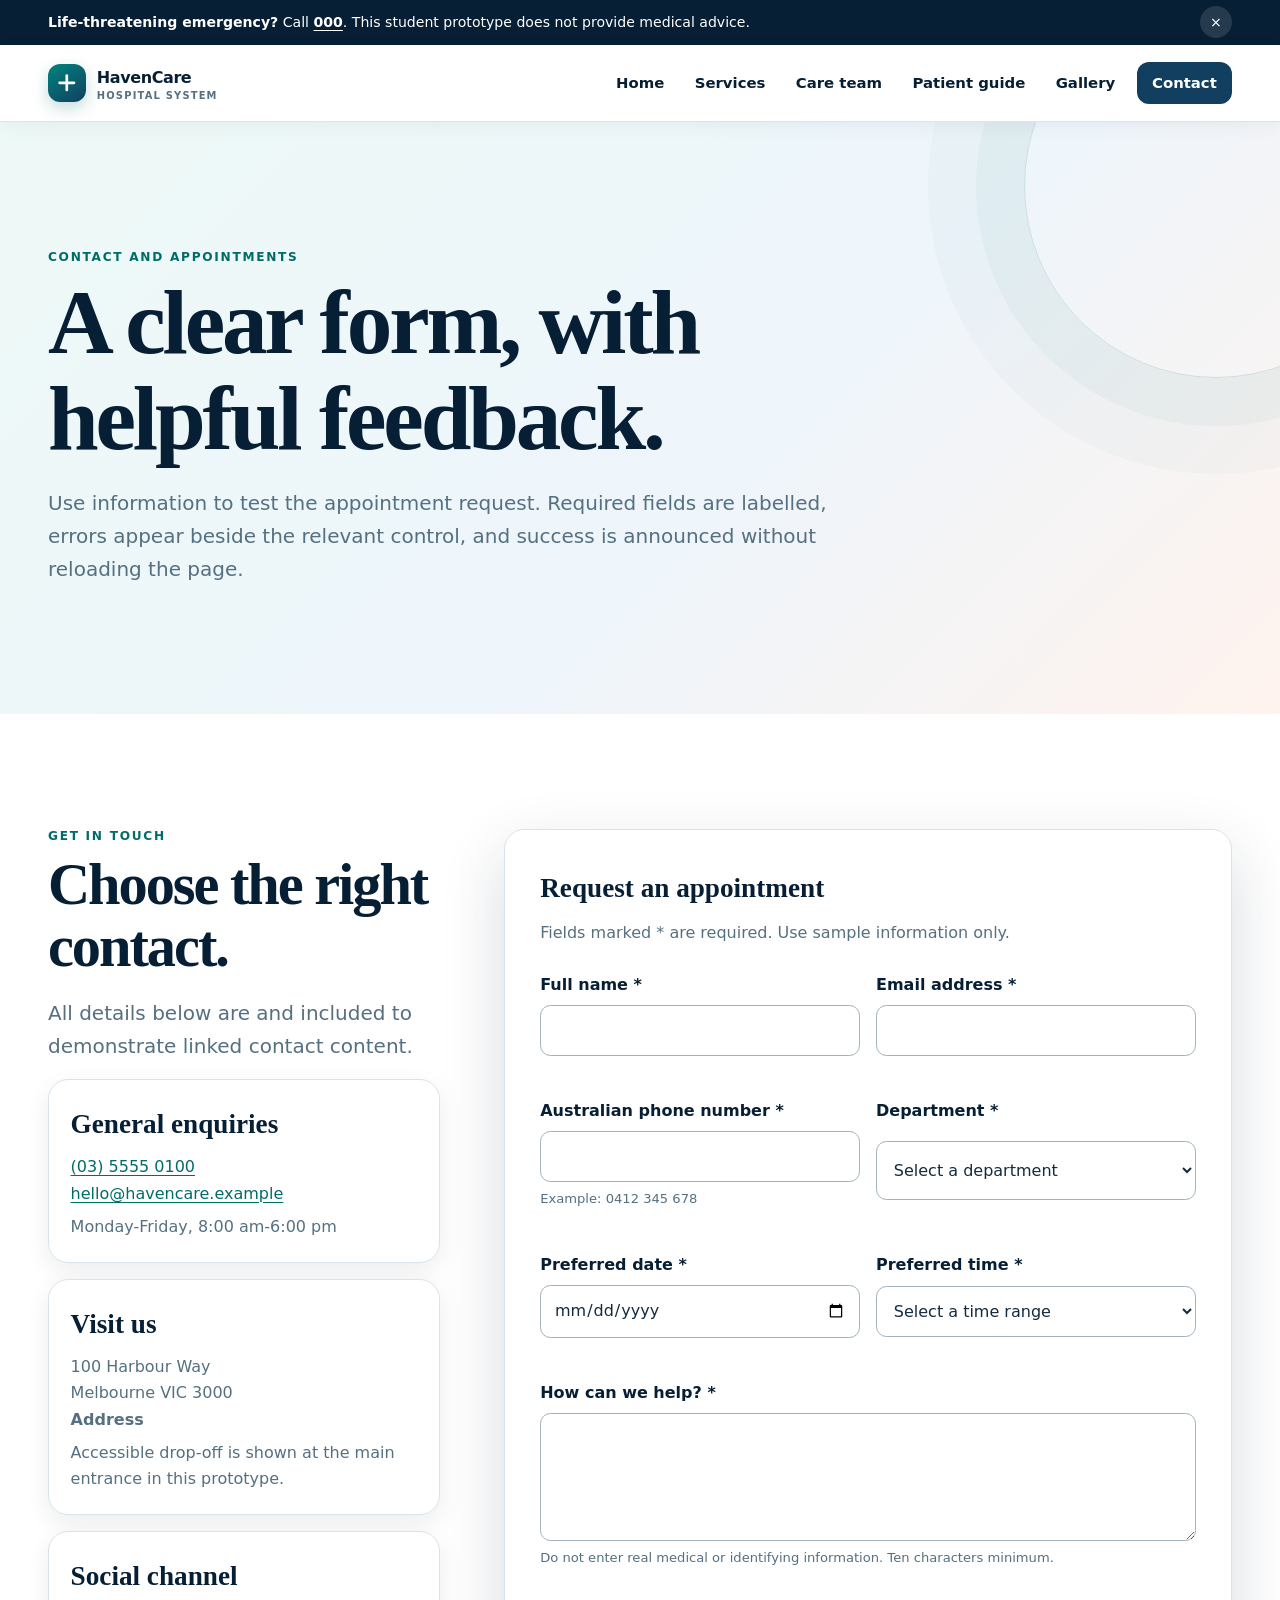
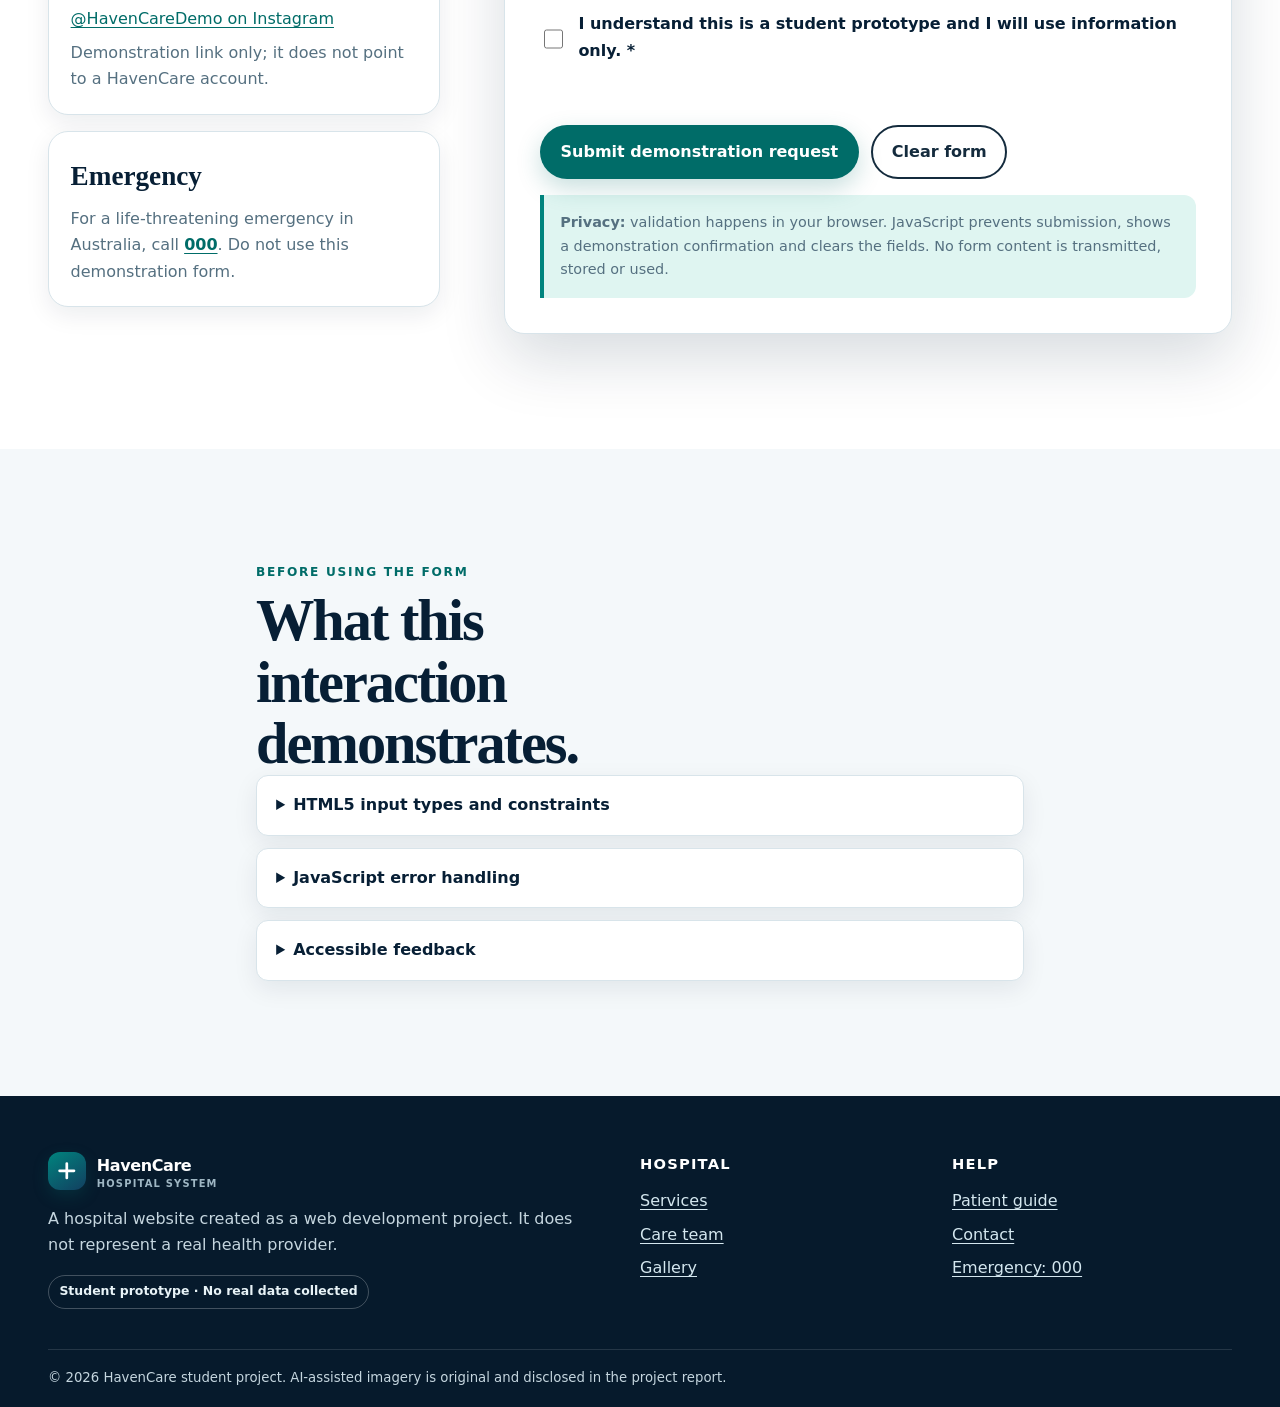
==== website/contact.html @ 114dc874 "Initial commit" ====
<!doctype html>
<html lang="en-AU">
<head>
  <meta charset="utf-8">
  <meta name="viewport" content="width=device-width, initial-scale=1">
  <meta name="description" content="Contact the HavenCare hospital and test an accessible, client-side appointment request form.">
  <title>Contact and Appointments | HavenCare</title>
  <link rel="stylesheet" href="assets/css/styles.css">
  <script src="assets/js/app.js" defer></script>
</head>
<body>
  <a class="skip-link" href="#main-content">Skip to main content</a>
  <aside class="announcement" data-announcement aria-label="Emergency information"><div class="container announcement__inner"><p><strong>Life-threatening emergency?</strong> Call <a href="tel:000">000</a>. This student prototype does not provide medical advice.</p><button class="announcement__close" type="button" data-announcement-close aria-label="Dismiss emergency information">×</button></div></aside>
  <header class="site-header"><div class="container header__inner"><a class="brand" href="index.html" aria-label="HavenCare home"><span class="brand__mark" aria-hidden="true"><svg viewBox="0 0 24 24" fill="none"><path d="M12 4v16M4 12h16" stroke="currentColor" stroke-width="3" stroke-linecap="round"/></svg></span><span class="brand__text">HavenCare <span>Hospital system</span></span></a><button class="nav-toggle" type="button" data-nav-toggle aria-expanded="false" aria-controls="primary-navigation" aria-label="Open navigation"><svg viewBox="0 0 24 24" fill="none" aria-hidden="true"><path d="M4 7h16M4 12h16M4 17h16" stroke="currentColor" stroke-width="2" stroke-linecap="round"/></svg></button><nav class="site-nav" data-site-nav id="primary-navigation" aria-label="Primary navigation"><ul><li><a href="index.html">Home</a></li><li><a href="services.html">Services</a></li><li><a href="doctors.html">Care team</a></li><li><a href="resources.html">Patient guide</a></li><li><a href="gallery.html">Gallery</a></li><li><a class="nav-cta" href="contact.html" aria-current="page">Contact</a></li></ul></nav></div></header>

  <main id="main-content">
    <header class="page-hero"><div class="container"><p class="eyebrow">Contact and appointments</p><h1 class="page-title">A clear form, with helpful feedback.</h1><p class="lede">Use information to test the appointment request. Required fields are labelled, errors appear beside the relevant control, and success is announced without reloading the page.</p></div></header>

    <section class="section section--white" aria-labelledby="contact-title">
      <div class="container contact-layout">
        <div class="contact-stack">
          <div><p class="eyebrow">Get in touch</p><h2 class="section-title" id="contact-title">Choose the right contact.</h2><p class="lede">All details below are and included to demonstrate linked contact content.</p></div>
          <article class="contact-card"><h2>General enquiries</h2><p><a href="tel:+61355550100">(03) 5555 0100</a><br><a href="mailto:hello@havencare.example">hello@havencare.example</a></p><p>Monday-Friday, 8:00 am-6:00 pm</p></article>
          <article class="contact-card"><h2>Visit us</h2><p>100 Harbour Way<br>Melbourne VIC 3000<br><strong>Address</strong></p><p>Accessible drop-off is shown at the main entrance in this prototype.</p></article>
          <article class="contact-card" id="social"><h2>Social channel</h2><p><a href="https://www.instagram.com/" target="_blank" rel="noopener noreferrer">@HavenCareDemo on Instagram <span class="sr-only">(opens in a new tab)</span></a></p><p>Demonstration link only; it does not point to a HavenCare account.</p></article>
          <article class="contact-card"><h2>Emergency</h2><p>For a life-threatening emergency in Australia, call <a href="tel:000"><strong>000</strong></a>. Do not use this demonstration form.</p></article>
        </div>

        <form class="form-card" action="contact.html" method="post" data-appointment-form novalidate aria-labelledby="form-title">
          <h2 id="form-title">Request an appointment</h2>
          <p class="form-intro">Fields marked <span aria-hidden="true">*</span><span class="sr-only">required</span> are required. Use sample information only.</p>
          <div class="form-status" data-form-status role="status" aria-live="polite" tabindex="-1"></div>

          <div class="form-grid form-grid--two">
            <div class="field">
              <label for="full-name">Full name <span aria-hidden="true">*</span></label>
              <input id="full-name" name="full-name" type="text" autocomplete="name" required minlength="2" aria-describedby="full-name-error" aria-invalid="false">
              <p class="field-error" id="full-name-error"></p>
            </div>

            <div class="field">
              <label for="email">Email address <span aria-hidden="true">*</span></label>
              <input id="email" name="email" type="email" autocomplete="email" required aria-describedby="email-error" aria-invalid="false">
              <p class="field-error" id="email-error"></p>
            </div>

            <div class="field">
              <label for="phone">Australian phone number <span aria-hidden="true">*</span></label>
              <input id="phone" name="phone" type="tel" autocomplete="tel" inputmode="tel" required pattern="(?:\+?61|0)[2-478](?:[ -]?[0-9]){8}" aria-describedby="phone-help phone-error" aria-invalid="false">
              <p class="field-help" id="phone-help">Example: 0412 345 678</p>
              <p class="field-error" id="phone-error"></p>
            </div>

            <div class="field">
              <label for="department">Department <span aria-hidden="true">*</span></label>
              <select id="department" name="department" required aria-describedby="department-error" aria-invalid="false"><option value="" selected disabled>Select a department</option><option>Cardiology</option><option>Neurology</option><option>General medicine</option><option>Orthopaedics</option><option>Diagnostic imaging</option><option>General enquiry</option></select>
              <p class="field-error" id="department-error"></p>
            </div>

            <div class="field">
              <label for="preferred-date">Preferred date <span aria-hidden="true">*</span></label>
              <input id="preferred-date" name="preferred-date" type="date" required aria-describedby="preferred-date-error" aria-invalid="false">
              <p class="field-error" id="preferred-date-error"></p>
            </div>

            <div class="field">
              <label for="preferred-time">Preferred time <span aria-hidden="true">*</span></label>
              <select id="preferred-time" name="preferred-time" required aria-describedby="preferred-time-error" aria-invalid="false"><option value="" selected disabled>Select a time range</option><option>Morning, 8:00 am-12:00 pm</option><option>Afternoon, 12:00 pm-4:00 pm</option><option>Late afternoon, 4:00 pm-6:00 pm</option></select>
              <p class="field-error" id="preferred-time-error"></p>
            </div>

            <div class="field field--full">
              <label for="message">How can we help? <span aria-hidden="true">*</span></label>
              <textarea id="message" name="message" required minlength="10" aria-describedby="message-help message-error" aria-invalid="false"></textarea>
              <p class="field-help" id="message-help">Do not enter real medical or identifying information. Ten characters minimum.</p>
              <p class="field-error" id="message-error"></p>
            </div>

            <div class="field field--full">
              <div class="checkbox-field"><input id="privacy-consent" name="privacy-consent" type="checkbox" required aria-describedby="privacy-consent-error" aria-invalid="false"><label for="privacy-consent">I understand this is a student prototype and I will use information only. <span aria-hidden="true">*</span></label></div>
              <p class="field-error" id="privacy-consent-error"></p>
            </div>
          </div>

          <div class="actions"><button class="button" type="submit">Submit demonstration request</button><button class="button button--outline" type="reset">Clear form</button></div>
          <p class="privacy-note"><strong>Privacy:</strong> validation happens in your browser. JavaScript prevents submission, shows a demonstration confirmation and clears the fields. No form content is transmitted, stored or used.</p>
        </form>
      </div>
    </section>

    <section class="section" aria-labelledby="before-title"><div class="narrow"><p class="eyebrow">Before using the form</p><h2 class="section-title" id="before-title">What this interaction demonstrates.</h2><div class="details-list"><details><summary>HTML5 input types and constraints</summary><div><p>Email, telephone, date, select, textarea and checkbox controls use required, pattern and minimum-length rules.</p></div></details><details><summary>JavaScript error handling</summary><div><p>Submit, blur, input and change events update field-level messages, invalid states and an overall error summary.</p></div></details><details><summary>Accessible feedback</summary><div><p>The status region uses a live announcement, invalid fields expose aria-invalid, and focus moves to the first error or the success confirmation.</p></div></details></div></div></section>
  </main>

  <footer class="site-footer"><div class="container footer__grid"><div class="footer__brand"><a class="brand" href="index.html"><span class="brand__mark" aria-hidden="true"><svg viewBox="0 0 24 24" fill="none"><path d="M12 4v16M4 12h16" stroke="currentColor" stroke-width="3" stroke-linecap="round"/></svg></span><span class="brand__text">HavenCare <span>Hospital system</span></span></a><p>A hospital website created as a web development project. It does not represent a real health provider.</p><span class="prototype-badge">Student prototype · No real data collected</span></div><nav class="footer__links" aria-label="Hospital information"><h2>Hospital</h2><ul><li><a href="services.html">Services</a></li><li><a href="doctors.html">Care team</a></li><li><a href="gallery.html">Gallery</a></li></ul></nav><nav class="footer__links" aria-label="Help and contact"><h2>Help</h2><ul><li><a href="resources.html">Patient guide</a></li><li><a href="contact.html">Contact</a></li><li><a href="tel:000">Emergency: 000</a></li></ul></nav></div><div class="container footer__bottom"><p>© <span data-year>2026</span> HavenCare student project. AI-assisted imagery is original and disclosed in the project report.</p></div></footer>
</body>
</html>
---- website/assets/css/styles.css ----
:root {
  --navy-950: #071f35;
  --navy-900: #0b2d49;
  --navy-800: #123f60;
  --teal-700: #006c68;
  --teal-600: #00847e;
  --teal-100: #dff5f1;
  --sky-100: #e9f4fb;
  --coral-500: #f36f56;
  --coral-100: #fff0eb;
  --ink: #142b3d;
  --muted: #557080;
  --line: #d8e4ea;
  --surface: #ffffff;
  --canvas: #f4f8fa;
  --success: #16744a;
  --error: #a4262c;
  --shadow-sm: 0 8px 24px rgba(7, 31, 53, 0.08);
  --shadow-lg: 0 24px 64px rgba(7, 31, 53, 0.16);
  --radius-sm: 0.75rem;
  --radius-md: 1.25rem;
  --radius-lg: 2rem;
  --container: 74rem;
}

*,
*::before,
*::after {
  box-sizing: border-box;
}

html {
  scroll-behavior: smooth;
}

body {
  margin: 0;
  color: var(--ink);
  background: var(--canvas);
  font-family: Inter, ui-sans-serif, system-ui, -apple-system, BlinkMacSystemFont, "Segoe UI", sans-serif;
  font-size: 1rem;
  line-height: 1.65;
  text-rendering: optimizeLegibility;
}

body.nav-open {
  overflow: hidden;
}

img,
svg {
  display: block;
  max-width: 100%;
}

button,
input,
select,
textarea {
  font: inherit;
}

button,
a {
  -webkit-tap-highlight-color: transparent;
}

a {
  color: var(--teal-700);
  text-underline-offset: 0.2em;
}

a:hover {
  color: var(--navy-800);
}

:focus-visible {
  outline: 3px solid #ffbf47;
  outline-offset: 3px;
}

.skip-link {
  position: fixed;
  z-index: 999;
  top: 0.75rem;
  left: 0.75rem;
  padding: 0.7rem 1rem;
  border-radius: 0.5rem;
  color: #fff;
  background: var(--navy-950);
  transform: translateY(-160%);
  transition: transform 180ms ease;
}

.skip-link:focus {
  transform: translateY(0);
}

.container {
  width: min(calc(100% - 2rem), var(--container));
  margin-inline: auto;
}

.narrow {
  width: min(calc(100% - 2rem), 48rem);
  margin-inline: auto;
}

.eyebrow {
  margin: 0 0 0.65rem;
  color: var(--teal-700);
  font-size: 0.76rem;
  font-weight: 800;
  letter-spacing: 0.14em;
  line-height: 1.2;
  text-transform: uppercase;
}

.section-title,
.page-title,
.hero-title {
  margin: 0;
  color: var(--navy-950);
  font-family: ui-serif, Georgia, Cambria, "Times New Roman", serif;
  line-height: 1.06;
  letter-spacing: -0.035em;
}

.section-title {
  max-width: 16ch;
  font-size: clamp(2rem, 6vw, 3.65rem);
}

.page-title {
  max-width: 18ch;
  font-size: clamp(2.65rem, 9vw, 5.7rem);
}

.lede {
  max-width: 66ch;
  margin: 1.2rem 0 0;
  color: var(--muted);
  font-size: clamp(1.05rem, 2vw, 1.25rem);
}

.lede--inverse {
  color: #bed3de;
}

.section {
  padding-block: clamp(4.25rem, 9vw, 7.5rem);
}

.section--white {
  background: var(--surface);
}

.section--navy {
  color: #dfeef5;
  background: var(--navy-950);
}

.section--navy .section-title,
.section--navy .eyebrow {
  color: #fff;
}

.section-head {
  display: grid;
  gap: 1.2rem;
  align-items: end;
  margin-bottom: clamp(2rem, 6vw, 3.5rem);
}

.section-head .lede {
  margin: 0;
}

.announcement {
  color: #fff;
  background: var(--navy-950);
  font-size: 0.88rem;
}

.announcement__inner {
  display: flex;
  gap: 1rem;
  align-items: center;
  justify-content: space-between;
  min-height: 2.8rem;
  padding-block: 0.4rem;
}

.announcement p {
  margin: 0;
}

.announcement a {
  color: #fff;
  font-weight: 800;
}

.announcement__close {
  flex: 0 0 auto;
  width: 2rem;
  height: 2rem;
  border: 0;
  border-radius: 50%;
  color: #fff;
  background: rgba(255, 255, 255, 0.12);
  cursor: pointer;
}

.site-header {
  position: sticky;
  z-index: 50;
  top: 0;
  border-bottom: 1px solid rgba(216, 228, 234, 0.9);
  background: rgba(255, 255, 255, 0.96);
  box-shadow: 0 4px 18px rgba(7, 31, 53, 0.05);
  backdrop-filter: blur(16px);
}

.header__inner {
  display: flex;
  min-height: 4.75rem;
  gap: 1rem;
  align-items: center;
  justify-content: space-between;
}

.brand {
  display: inline-flex;
  flex: 0 0 auto;
  gap: 0.65rem;
  align-items: center;
  color: var(--navy-950);
  font-weight: 850;
  letter-spacing: -0.025em;
  text-decoration: none;
}

.brand:hover {
  color: var(--navy-950);
}

.brand__mark {
  display: grid;
  width: 2.4rem;
  height: 2.4rem;
  border-radius: 0.75rem;
  color: #fff;
  background: linear-gradient(145deg, var(--teal-600), var(--navy-800));
  box-shadow: 0 6px 16px rgba(0, 108, 104, 0.24);
  place-items: center;
}

.brand__mark svg {
  width: 1.35rem;
}

.brand__text span {
  display: block;
  color: var(--muted);
  font-size: 0.62rem;
  font-weight: 750;
  letter-spacing: 0.12em;
  line-height: 1;
  text-transform: uppercase;
}

.nav-toggle {
  display: inline-flex;
  width: 2.8rem;
  height: 2.8rem;
  border: 1px solid var(--line);
  border-radius: 0.75rem;
  align-items: center;
  justify-content: center;
  color: var(--navy-950);
  background: #fff;
  cursor: pointer;
}

.nav-toggle svg {
  width: 1.4rem;
}

.site-nav {
  position: fixed;
  inset: 4.75rem 0 0;
  display: none;
  padding: 1.5rem 1rem 2rem;
  background: #fff;
}

.site-nav.is-open {
  display: block;
}

.site-nav ul {
  display: grid;
  max-width: var(--container);
  margin: 0 auto;
  padding: 0;
  gap: 0.4rem;
  list-style: none;
}

.site-nav a {
  display: block;
  padding: 0.9rem 1rem;
  border-radius: 0.75rem;
  color: var(--navy-950);
  font-weight: 700;
  text-decoration: none;
}

.site-nav a:hover,
.site-nav a[aria-current="page"] {
  color: var(--teal-700);
  background: var(--teal-100);
}

.site-nav .nav-cta {
  color: #fff;
  background: var(--teal-700);
}

.site-nav .nav-cta:hover,
.site-nav .nav-cta[aria-current="page"] {
  color: #fff;
  background: var(--navy-800);
}

.hero {
  position: relative;
  isolation: isolate;
  min-height: 43rem;
  display: grid;
  color: #fff;
  background: var(--navy-950);
  place-items: center;
  overflow: hidden;
}

.hero::before {
  position: absolute;
  z-index: -2;
  inset: 0;
  content: "";
  background: url("../images/hospital-hero.webp") center / cover no-repeat;
  transform: scale(1.015);
}

.hero::after {
  position: absolute;
  z-index: -1;
  inset: 0;
  content: "";
  background: linear-gradient(90deg, rgba(4, 24, 41, 0.96) 0%, rgba(4, 24, 41, 0.84) 42%, rgba(4, 24, 41, 0.22) 76%, rgba(4, 24, 41, 0.12) 100%);
}

.hero__inner {
  width: 100%;
  padding-block: clamp(5.5rem, 12vw, 9rem);
}

.hero__content {
  max-width: 42rem;
}

.hero .eyebrow {
  color: #9ae1d6;
}

.hero-title {
  max-width: 13ch;
  color: #fff;
  font-size: clamp(3.2rem, 11vw, 6.7rem);
  text-shadow: 0 8px 32px rgba(0, 0, 0, 0.28);
}

.hero__copy {
  max-width: 37rem;
  margin: 1.4rem 0 0;
  color: #e2eef4;
  font-size: clamp(1.08rem, 2.5vw, 1.28rem);
}

.actions {
  display: flex;
  flex-wrap: wrap;
  gap: 0.8rem;
  margin-top: 2rem;
}

.button {
  display: inline-flex;
  min-height: 3rem;
  padding: 0.72rem 1.15rem;
  border: 2px solid transparent;
  border-radius: 999px;
  align-items: center;
  justify-content: center;
  gap: 0.55rem;
  color: #fff;
  background: var(--teal-700);
  box-shadow: 0 9px 24px rgba(0, 108, 104, 0.22);
  font-weight: 800;
  text-decoration: none;
  cursor: pointer;
  transition: transform 180ms ease, box-shadow 180ms ease, background-color 180ms ease;
}

.button:hover {
  color: #fff;
  background: var(--navy-800);
  box-shadow: 0 12px 30px rgba(7, 31, 53, 0.2);
  transform: translateY(-2px);
}

.button--light {
  color: var(--navy-950);
  background: #fff;
}

.button--light:hover {
  color: var(--navy-950);
  background: var(--teal-100);
}

.button--outline {
  color: inherit;
  border-color: currentColor;
  background: transparent;
  box-shadow: none;
}

.button--outline:hover {
  color: var(--navy-950);
  background: #fff;
}

.button--coral {
  background: var(--coral-500);
}

.button svg {
  width: 1.05rem;
}

.hero__note {
  display: flex;
  max-width: 33rem;
  margin-top: 2.25rem;
  padding-top: 1.2rem;
  border-top: 1px solid rgba(255, 255, 255, 0.26);
  gap: 0.75rem;
  align-items: center;
  color: #dcebf1;
  font-size: 0.88rem;
}

.hero__note svg {
  flex: 0 0 auto;
  width: 1.3rem;
  color: #9ae1d6;
}

.page-hero {
  position: relative;
  padding-block: clamp(4.5rem, 10vw, 8rem);
  overflow: hidden;
  background: linear-gradient(135deg, #edf9f7 0%, #eef5fb 58%, #fff3ee 100%);
}

.page-hero::after {
  position: absolute;
  top: -8rem;
  right: -8rem;
  width: 24rem;
  height: 24rem;
  border: 1px solid rgba(0, 108, 104, 0.16);
  border-radius: 50%;
  box-shadow: 0 0 0 3rem rgba(0, 108, 104, 0.04), 0 0 0 6rem rgba(0, 108, 104, 0.025);
  content: "";
}

.page-hero .container {
  position: relative;
  z-index: 1;
}

.quick-grid,
.card-grid,
.team-grid,
.resource-grid,
.gallery-grid,
.stats-grid {
  display: grid;
  gap: 1rem;
}

.quick-card,
.card,
.team-card,
.resource-card,
.contact-card {
  border: 1px solid var(--line);
  border-radius: var(--radius-md);
  background: var(--surface);
  box-shadow: var(--shadow-sm);
}

.quick-card {
  display: grid;
  min-height: 12rem;
  padding: 1.4rem;
  gap: 1rem;
  color: var(--ink);
  text-decoration: none;
  transition: transform 180ms ease, box-shadow 180ms ease, border-color 180ms ease;
}

.quick-card:hover {
  color: var(--ink);
  border-color: #9dcfc8;
  box-shadow: var(--shadow-lg);
  transform: translateY(-4px);
}

.icon-tile {
  display: grid;
  width: 3rem;
  height: 3rem;
  border-radius: 0.9rem;
  color: var(--teal-700);
  background: var(--teal-100);
  place-items: center;
}

.icon-tile--coral {
  color: #ad3d29;
  background: var(--coral-100);
}

.icon-tile--navy {
  color: var(--navy-800);
  background: var(--sky-100);
}

.icon-tile svg {
  width: 1.45rem;
}

.quick-card h2,
.card h3,
.resource-card h3,
.team-card h3 {
  margin: 0;
  color: var(--navy-950);
  font-size: 1.22rem;
  line-height: 1.25;
}

.quick-card p,
.card p,
.resource-card p,
.team-card p {
  margin: 0;
  color: var(--muted);
}

.text-link {
  display: inline-flex;
  gap: 0.4rem;
  align-items: center;
  color: var(--teal-700);
  font-weight: 800;
  text-decoration: none;
}

.text-link::after {
  content: "→";
  transition: transform 180ms ease;
}

.text-link:hover::after {
  transform: translateX(0.25rem);
}

.card {
  padding: 1.5rem;
}

.service-card {
  position: relative;
  padding-top: 4.5rem;
  overflow: hidden;
}

.service-card::before {
  position: absolute;
  top: 0;
  left: 0;
  width: 100%;
  height: 0.42rem;
  content: "";
  background: linear-gradient(90deg, var(--teal-600), #55b8a8);
}

.service-card .icon-tile {
  position: absolute;
  top: 1.15rem;
  left: 1.5rem;
}

.service-card ul,
.check-list {
  margin: 1rem 0 0;
  padding: 0;
  list-style: none;
}

.service-card li,
.check-list li {
  position: relative;
  margin-top: 0.55rem;
  padding-left: 1.45rem;
  color: var(--muted);
}

.service-card li::before,
.check-list li::before {
  position: absolute;
  top: 0.62em;
  left: 0;
  width: 0.48rem;
  height: 0.48rem;
  border-radius: 50%;
  content: "";
  background: var(--teal-600);
}

.pathway {
  display: grid;
  gap: 1rem;
  counter-reset: step;
}

.pathway__step {
  position: relative;
  padding: 1.5rem 1.5rem 1.5rem 5rem;
  border-radius: var(--radius-md);
  background: rgba(255, 255, 255, 0.08);
  counter-increment: step;
}

.pathway__step::before {
  position: absolute;
  top: 1.4rem;
  left: 1.4rem;
  display: grid;
  width: 2.6rem;
  height: 2.6rem;
  border: 1px solid rgba(255, 255, 255, 0.34);
  border-radius: 50%;
  color: #fff;
  content: "0" counter(step);
  font-size: 0.78rem;
  font-weight: 800;
  place-items: center;
}

.pathway__step h3 {
  margin: 0;
  color: #fff;
}

.pathway__step p {
  margin: 0.45rem 0 0;
  color: #bed3de;
}

.feature-split {
  display: grid;
  gap: 2rem;
  align-items: center;
}

.feature-split__image {
  aspect-ratio: 4 / 3;
  border-radius: var(--radius-lg);
  object-fit: cover;
  box-shadow: var(--shadow-lg);
}

.feature-split__content .section-title {
  max-width: 14ch;
}

.stats-grid {
  margin-top: 2rem;
  grid-template-columns: repeat(2, 1fr);
}

.stat {
  padding: 1rem;
  border-top: 1px solid var(--line);
}

.stat strong {
  display: block;
  color: var(--navy-950);
  font-family: ui-serif, Georgia, serif;
  font-size: 1.9rem;
  line-height: 1.1;
}

.stat span {
  color: var(--muted);
  font-size: 0.88rem;
}

.filter-bar {
  display: flex;
  flex-wrap: wrap;
  gap: 0.55rem;
  margin-bottom: 2rem;
}

.filter-button {
  padding: 0.55rem 0.9rem;
  border: 1px solid var(--line);
  border-radius: 999px;
  color: var(--navy-950);
  background: #fff;
  font-weight: 750;
  cursor: pointer;
}

.filter-button[aria-pressed="true"],
.filter-button:hover {
  color: #fff;
  border-color: var(--teal-700);
  background: var(--teal-700);
}

.team-card {
  padding: 1.35rem;
}

.team-card[hidden] {
  display: none;
}

.team-card__top {
  display: flex;
  gap: 1rem;
  align-items: center;
  margin-bottom: 1rem;
}

.avatar {
  display: grid;
  flex: 0 0 auto;
  width: 4rem;
  height: 4rem;
  border-radius: 1.25rem;
  color: #fff;
  background: linear-gradient(145deg, var(--teal-600), var(--navy-800));
  font-family: ui-serif, Georgia, serif;
  font-size: 1.25rem;
  font-weight: 800;
  place-items: center;
}

.team-card__role {
  margin-top: 0.25rem !important;
  color: var(--teal-700) !important;
  font-size: 0.9rem;
  font-weight: 750;
}

.tag {
  display: inline-block;
  margin-top: 1rem;
  padding: 0.35rem 0.6rem;
  border-radius: 999px;
  color: var(--navy-800);
  background: var(--sky-100);
  font-size: 0.78rem;
  font-weight: 750;
}

.resource-card {
  padding: 1.4rem;
}

.resource-card .icon-tile {
  margin-bottom: 1rem;
}

.hours-table {
  width: 100%;
  border-collapse: collapse;
  overflow: hidden;
  border-radius: var(--radius-sm);
  background: #fff;
  box-shadow: var(--shadow-sm);
}

.hours-table caption {
  padding-bottom: 0.8rem;
  color: var(--navy-950);
  font-weight: 800;
  text-align: left;
}

.hours-table th,
.hours-table td {
  padding: 0.9rem 1rem;
  border-bottom: 1px solid var(--line);
  text-align: left;
}

.hours-table th {
  width: 44%;
  color: var(--navy-950);
}

.hours-table tr:last-child th,
.hours-table tr:last-child td {
  border-bottom: 0;
}

.details-list {
  display: grid;
  gap: 0.75rem;
}

.details-list details {
  border: 1px solid var(--line);
  border-radius: var(--radius-sm);
  background: #fff;
  box-shadow: var(--shadow-sm);
}

.details-list summary {
  padding: 1rem 1.2rem;
  color: var(--navy-950);
  font-weight: 800;
  cursor: pointer;
}

.details-list details div {
  padding: 0 1.2rem 1.2rem;
  color: var(--muted);
}

.details-list details div > :first-child {
  margin-top: 0;
}

.gallery-grid {
  grid-template-columns: 1fr;
}

.gallery-card {
  position: relative;
  min-height: 18rem;
  padding: 0;
  border: 0;
  border-radius: var(--radius-md);
  color: #fff;
  background: var(--navy-950);
  box-shadow: var(--shadow-sm);
  text-align: left;
  cursor: zoom-in;
  overflow: hidden;
}

.gallery-card img {
  width: 100%;
  height: 100%;
  min-height: 18rem;
  object-fit: cover;
  transition: transform 350ms ease, opacity 350ms ease;
}

.gallery-card::after {
  position: absolute;
  inset: 35% 0 0;
  content: "";
  background: linear-gradient(transparent, rgba(7, 31, 53, 0.9));
}

.gallery-card__caption {
  position: absolute;
  z-index: 1;
  right: 1.25rem;
  bottom: 1.1rem;
  left: 1.25rem;
  font-weight: 800;
}

.gallery-card:hover img {
  opacity: 0.92;
  transform: scale(1.045);
}

.gallery-dialog {
  width: min(92vw, 70rem);
  padding: 0;
  border: 0;
  border-radius: var(--radius-md);
  color: #fff;
  background: var(--navy-950);
  box-shadow: var(--shadow-lg);
  overflow: hidden;
}

.gallery-dialog::backdrop {
  background: rgba(2, 15, 26, 0.82);
  backdrop-filter: blur(6px);
}

.gallery-dialog__image {
  width: 100%;
  max-height: 72vh;
  object-fit: contain;
  background: #03111c;
}

.gallery-dialog__footer {
  display: grid;
  padding: 1rem 1.2rem 1.2rem;
  gap: 0.65rem;
}

.gallery-dialog__footer p {
  margin: 0;
  color: #c7dce5;
}

.gallery-dialog__controls {
  display: flex;
  flex-wrap: wrap;
  gap: 0.5rem;
}

.icon-button {
  display: inline-flex;
  min-height: 2.7rem;
  padding: 0.55rem 0.8rem;
  border: 1px solid rgba(255, 255, 255, 0.28);
  border-radius: 999px;
  align-items: center;
  gap: 0.4rem;
  color: #fff;
  background: transparent;
  font-weight: 750;
  cursor: pointer;
}

.contact-layout {
  display: grid;
  gap: 1.5rem;
  align-items: start;
}

.contact-stack {
  display: grid;
  gap: 1rem;
}

.contact-card {
  padding: 1.35rem;
}

.contact-card h2,
.form-card h2 {
  margin: 0;
  color: var(--navy-950);
  font-family: ui-serif, Georgia, serif;
  font-size: 1.7rem;
}

.contact-card p {
  margin: 0.45rem 0 0;
  color: var(--muted);
}

.form-card {
  padding: clamp(1.2rem, 4vw, 2.2rem);
  border: 1px solid var(--line);
  border-radius: var(--radius-md);
  background: #fff;
  box-shadow: var(--shadow-lg);
}

.form-intro {
  margin: 0.6rem 0 1.6rem;
  color: var(--muted);
}

.form-grid {
  display: grid;
  gap: 1rem;
}

.field {
  display: grid;
  gap: 0.4rem;
}

.field label,
.field legend {
  color: var(--navy-950);
  font-weight: 800;
}

.field input,
.field select,
.field textarea {
  width: 100%;
  min-height: 3.1rem;
  padding: 0.7rem 0.8rem;
  border: 1px solid #9fb2bd;
  border-radius: 0.65rem;
  color: var(--ink);
  background: #fff;
}

.field textarea {
  min-height: 8rem;
  resize: vertical;
}

.field input:hover,
.field select:hover,
.field textarea:hover {
  border-color: var(--teal-700);
}

.field [aria-invalid="true"] {
  border-color: var(--error);
  box-shadow: 0 0 0 2px rgba(164, 38, 44, 0.12);
}

.field-help,
.field-error {
  margin: 0;
  font-size: 0.82rem;
}

.field-help {
  color: var(--muted);
}

.field-error {
  min-height: 1.25rem;
  color: var(--error);
  font-weight: 700;
}

.checkbox-field {
  display: grid;
  grid-template-columns: auto 1fr;
  gap: 0.75rem;
  align-items: start;
}

.checkbox-field input {
  width: 1.2rem;
  height: 1.2rem;
  margin-top: 0.2rem;
  accent-color: var(--teal-700);
}

.form-status {
  display: none;
  margin: 0 0 1.2rem;
  padding: 0.9rem 1rem;
  border-radius: 0.65rem;
  font-weight: 750;
}

.form-status.is-error {
  display: block;
  color: var(--error);
  background: #fff0f1;
}

.form-status.is-success {
  display: block;
  color: var(--success);
  background: #eaf8f1;
}

.privacy-note {
  margin: 1rem 0 0;
  padding: 1rem;
  border-left: 4px solid var(--teal-600);
  border-radius: 0 var(--radius-sm) var(--radius-sm) 0;
  color: var(--muted);
  background: var(--teal-100);
  font-size: 0.9rem;
}

.callout {
  padding: clamp(1.5rem, 5vw, 2.5rem);
  border-radius: var(--radius-lg);
  color: #fff;
  background: linear-gradient(125deg, var(--teal-700), var(--navy-800));
  box-shadow: var(--shadow-lg);
}

.callout h2 {
  max-width: 18ch;
  margin: 0;
  font-family: ui-serif, Georgia, serif;
  font-size: clamp(2rem, 5vw, 3.2rem);
  line-height: 1.08;
}

.callout .eyebrow {
  color: #fff;
}

.gallery-dialog__footer h2 {
  margin: 0;
  font-size: 1.25rem;
}

.callout p {
  max-width: 60ch;
  margin: 1rem 0 0;
  color: #d7eaf0;
}

.site-footer {
  color: #c5d6df;
  background: #061a2c;
}

.footer__grid {
  display: grid;
  padding-block: 3.5rem 2.5rem;
  gap: 2rem;
}

.footer__brand .brand {
  color: #fff;
}

.footer__brand .brand__text span {
  color: #9fb7c4;
}

.footer__brand p {
  max-width: 34rem;
  margin: 1rem 0 0;
}

.footer__links h2 {
  margin: 0 0 0.75rem;
  color: #fff;
  font-size: 0.92rem;
  letter-spacing: 0.08em;
  text-transform: uppercase;
}

.footer__links ul {
  margin: 0;
  padding: 0;
  list-style: none;
}

.footer__links li + li {
  margin-top: 0.45rem;
}

.site-footer a {
  color: #d4e7ef;
}

.footer__bottom {
  padding-block: 1.1rem;
  border-top: 1px solid rgba(255, 255, 255, 0.12);
  font-size: 0.83rem;
}

.footer__bottom p {
  margin: 0;
}

.prototype-badge {
  display: inline-flex;
  margin-top: 1rem;
  padding: 0.35rem 0.65rem;
  border: 1px solid rgba(255, 255, 255, 0.24);
  border-radius: 999px;
  color: #e8f3f7;
  font-size: 0.78rem;
  font-weight: 750;
}

.sr-only {
  position: absolute !important;
  width: 1px !important;
  height: 1px !important;
  padding: 0 !important;
  margin: -1px !important;
  border: 0 !important;
  overflow: hidden !important;
  clip: rect(0, 0, 0, 0) !important;
  white-space: nowrap !important;
}

[hidden] {
  display: none !important;
}

@media (min-width: 42rem) {
  .quick-grid,
  .card-grid,
  .team-grid,
  .resource-grid {
    grid-template-columns: repeat(2, minmax(0, 1fr));
  }

  .gallery-grid {
    grid-template-columns: repeat(2, minmax(0, 1fr));
  }

  .gallery-card:first-child {
    grid-column: span 2;
    min-height: 25rem;
  }

  .form-grid--two {
    grid-template-columns: repeat(2, minmax(0, 1fr));
  }

  .field--full {
    grid-column: 1 / -1;
  }

  .gallery-dialog__footer {
    grid-template-columns: 1fr auto;
    align-items: center;
  }
}

@media (min-width: 52rem) {
  .nav-toggle {
    display: none;
  }

  .site-nav {
    position: static;
    display: block;
    padding: 0;
    background: transparent;
  }

  .site-nav ul {
    display: flex;
    gap: 0.1rem;
    align-items: center;
  }

  .site-nav a {
    padding: 0.55rem 0.7rem;
    font-size: 0.88rem;
  }

  .site-nav .nav-cta {
    margin-left: 0.35rem;
    padding-inline: 0.95rem;
  }

  .section-head {
    grid-template-columns: minmax(0, 0.9fr) minmax(20rem, 0.7fr);
  }

  .feature-split {
    grid-template-columns: minmax(0, 1fr) minmax(0, 0.9fr);
    gap: clamp(2.5rem, 7vw, 6rem);
  }

  .feature-split--reverse .feature-split__image {
    order: 2;
  }

  .contact-layout {
    grid-template-columns: minmax(17rem, 0.7fr) minmax(0, 1.3fr);
    gap: clamp(1.5rem, 5vw, 4rem);
  }

  .footer__grid {
    grid-template-columns: 2fr 1fr 1fr;
  }
}

@media (min-width: 68rem) {
  .site-nav a {
    padding-inline: 0.9rem;
    font-size: 0.93rem;
  }

  .quick-grid {
    grid-template-columns: repeat(4, minmax(0, 1fr));
  }

  .card-grid,
  .team-grid {
    grid-template-columns: repeat(3, minmax(0, 1fr));
  }

  .resource-grid {
    grid-template-columns: repeat(4, minmax(0, 1fr));
  }

  .pathway {
    grid-template-columns: repeat(3, minmax(0, 1fr));
  }

  .gallery-grid {
    grid-template-columns: 1.25fr 0.75fr 0.75fr;
    grid-auto-rows: 19rem;
  }

  .gallery-card,
  .gallery-card img,
  .gallery-card:first-child {
    min-height: 0;
  }

  .gallery-card:first-child {
    grid-row: span 2;
    grid-column: auto;
  }
}

@media (prefers-reduced-motion: reduce) {
  html {
    scroll-behavior: auto;
  }

  *,
  *::before,
  *::after {
    scroll-behavior: auto !important;
    transition-duration: 0.01ms !important;
    animation-duration: 0.01ms !important;
    animation-iteration-count: 1 !important;
  }
}

@media print {
  .announcement,
  .nav-toggle,
  .site-nav,
  .actions,
  .site-footer,
  .gallery-dialog {
    display: none !important;
  }

  body {
    color: #000;
    background: #fff;
  }

  .site-header {
    position: static;
    box-shadow: none;
  }
}
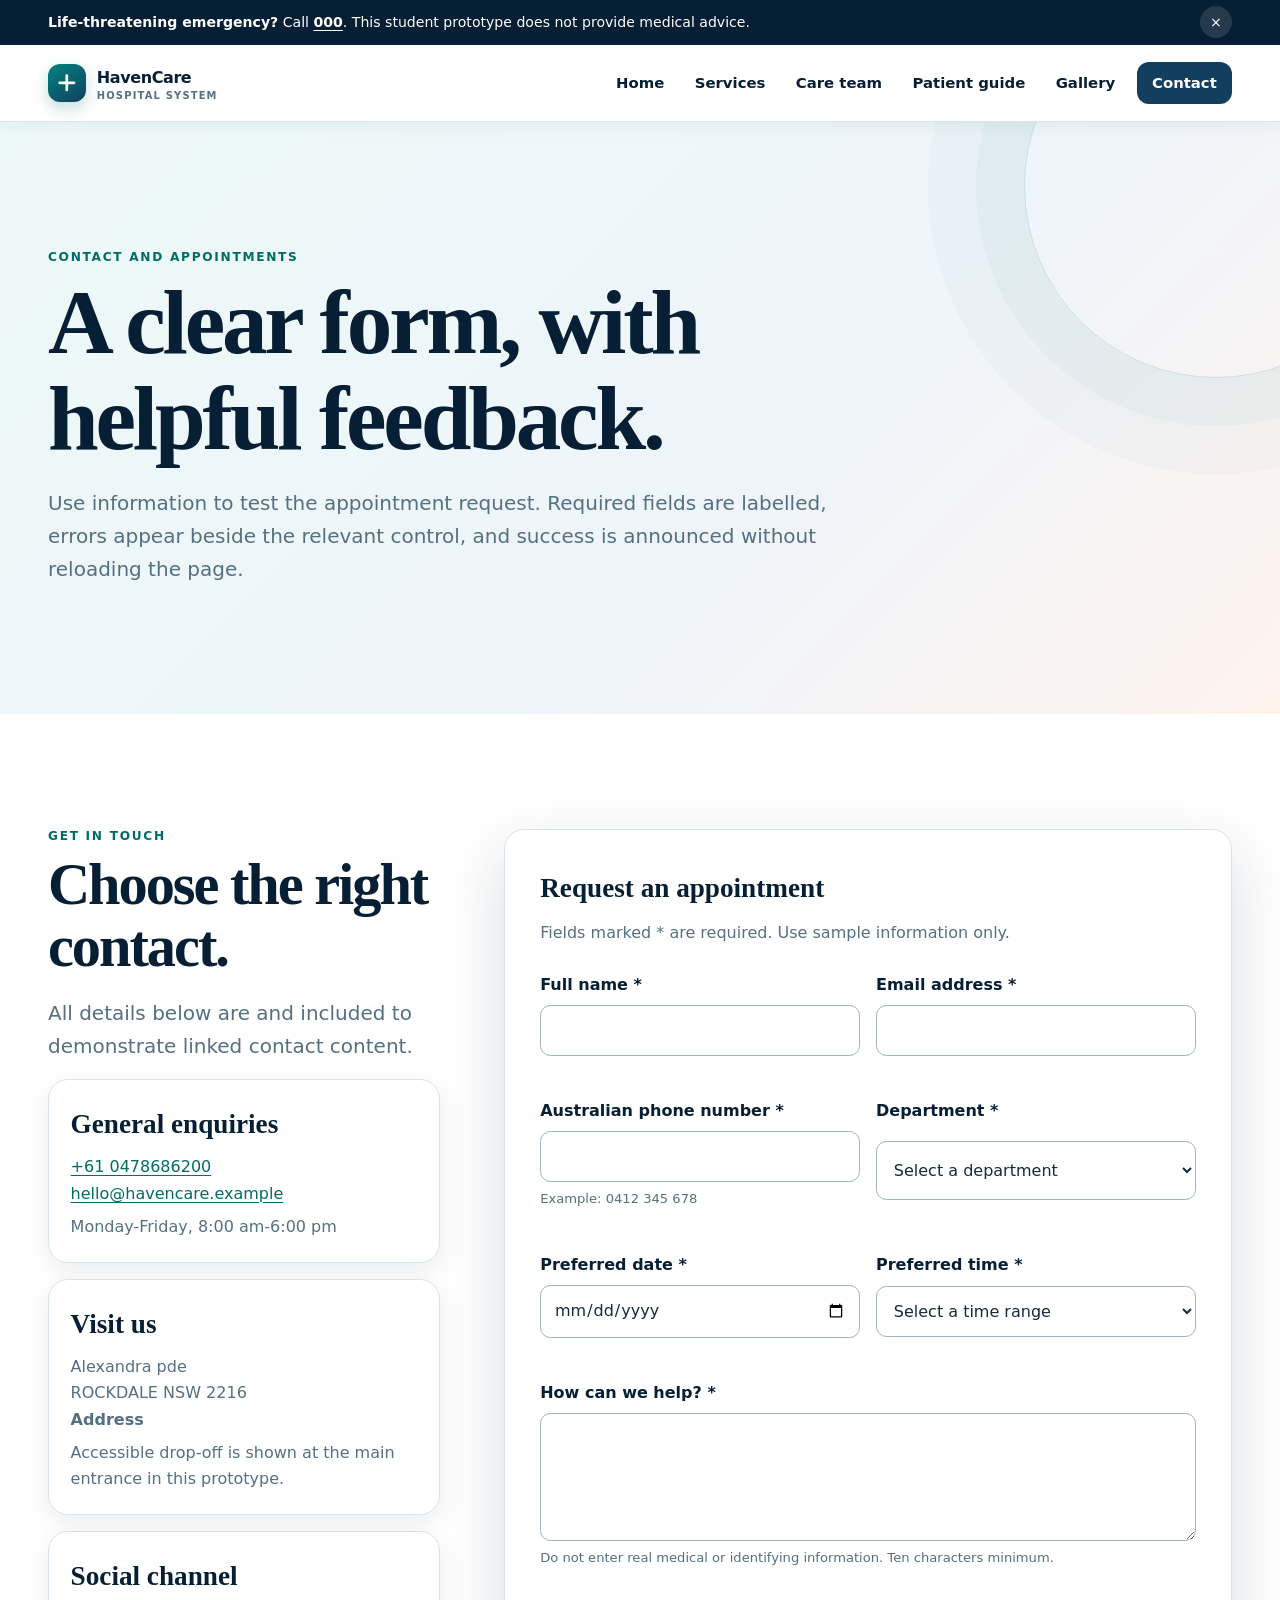
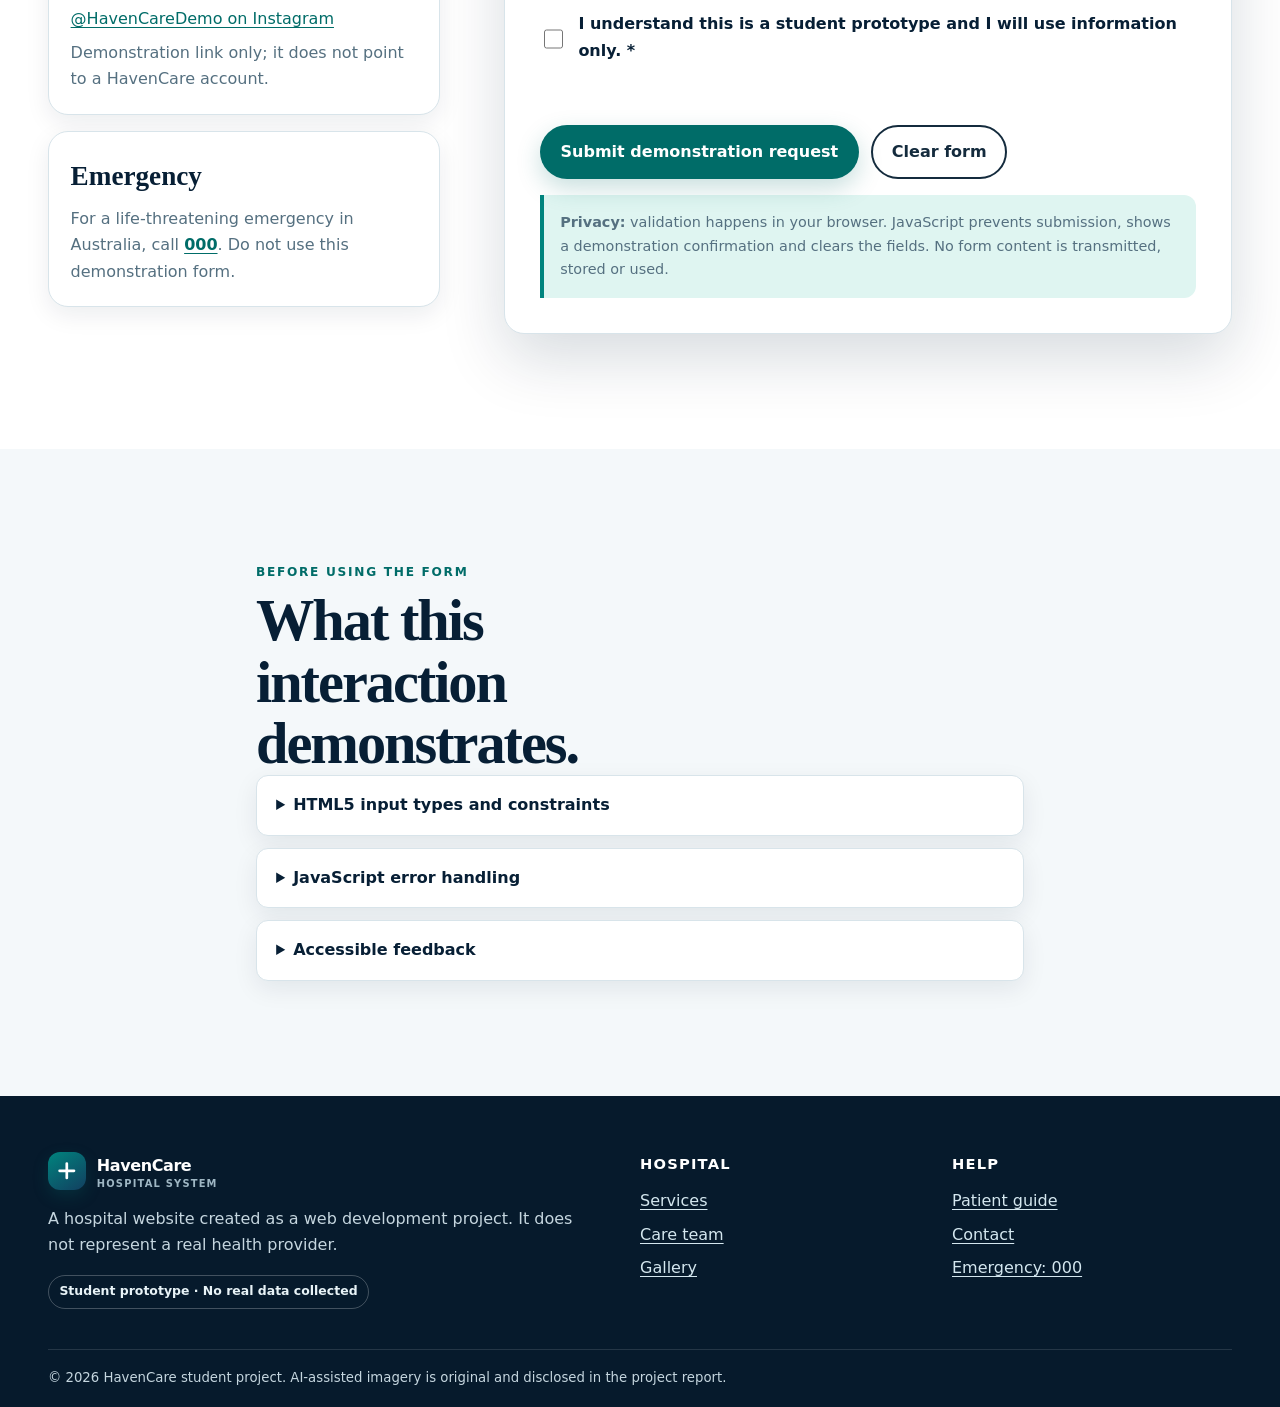
==== commit b143609c: "Updated website" ====
--- a/website/contact.html
+++ b/website/contact.html
@@ -20,9 +20,9 @@
       <div class="container contact-layout">
         <div class="contact-stack">
           <div><p class="eyebrow">Get in touch</p><h2 class="section-title" id="contact-title">Choose the right contact.</h2><p class="lede">All details below are and included to demonstrate linked contact content.</p></div>
-          <article class="contact-card"><h2>General enquiries</h2><p><a href="tel:+61355550100">(03) 5555 0100</a><br><a href="mailto:hello@havencare.example">hello@havencare.example</a></p><p>Monday-Friday, 8:00 am-6:00 pm</p></article>
-          <article class="contact-card"><h2>Visit us</h2><p>100 Harbour Way<br>Melbourne VIC 3000<br><strong>Address</strong></p><p>Accessible drop-off is shown at the main entrance in this prototype.</p></article>
-          <article class="contact-card" id="social"><h2>Social channel</h2><p><a href="https://www.instagram.com/" target="_blank" rel="noopener noreferrer">@HavenCareDemo on Instagram <span class="sr-only">(opens in a new tab)</span></a></p><p>Demonstration link only; it does not point to a HavenCare account.</p></article>
+          <article class="contact-card"><h2>General enquiries</h2><p><a href="tel:+61355550100">+61 0478686200</a><br><a href="mailto:hello@havencare.example">hello@havencare.example</a></p><p>Monday-Friday, 8:00 am-6:00 pm</p></article>
+          <article class="contact-card"><h2>Visit us</h2><p>Alexandra pde<br>ROCKDALE NSW 2216<br><strong>Address</strong></p><p>Accessible drop-off is shown at the main entrance in this prototype.</p></article>
+          <article class="contact-card" id="social"><h2>Social channel</h2><p><a href="https://www.instagram.com/rohantimilsaina" target="_blank" rel="noopener noreferrer">@HavenCareDemo on Instagram <span class="sr-only">(opens in a new tab)</span></a></p><p>Demonstration link only; it does not point to a HavenCare account.</p></article>
           <article class="contact-card"><h2>Emergency</h2><p>For a life-threatening emergency in Australia, call <a href="tel:000"><strong>000</strong></a>. Do not use this demonstration form.</p></article>
         </div>
 
